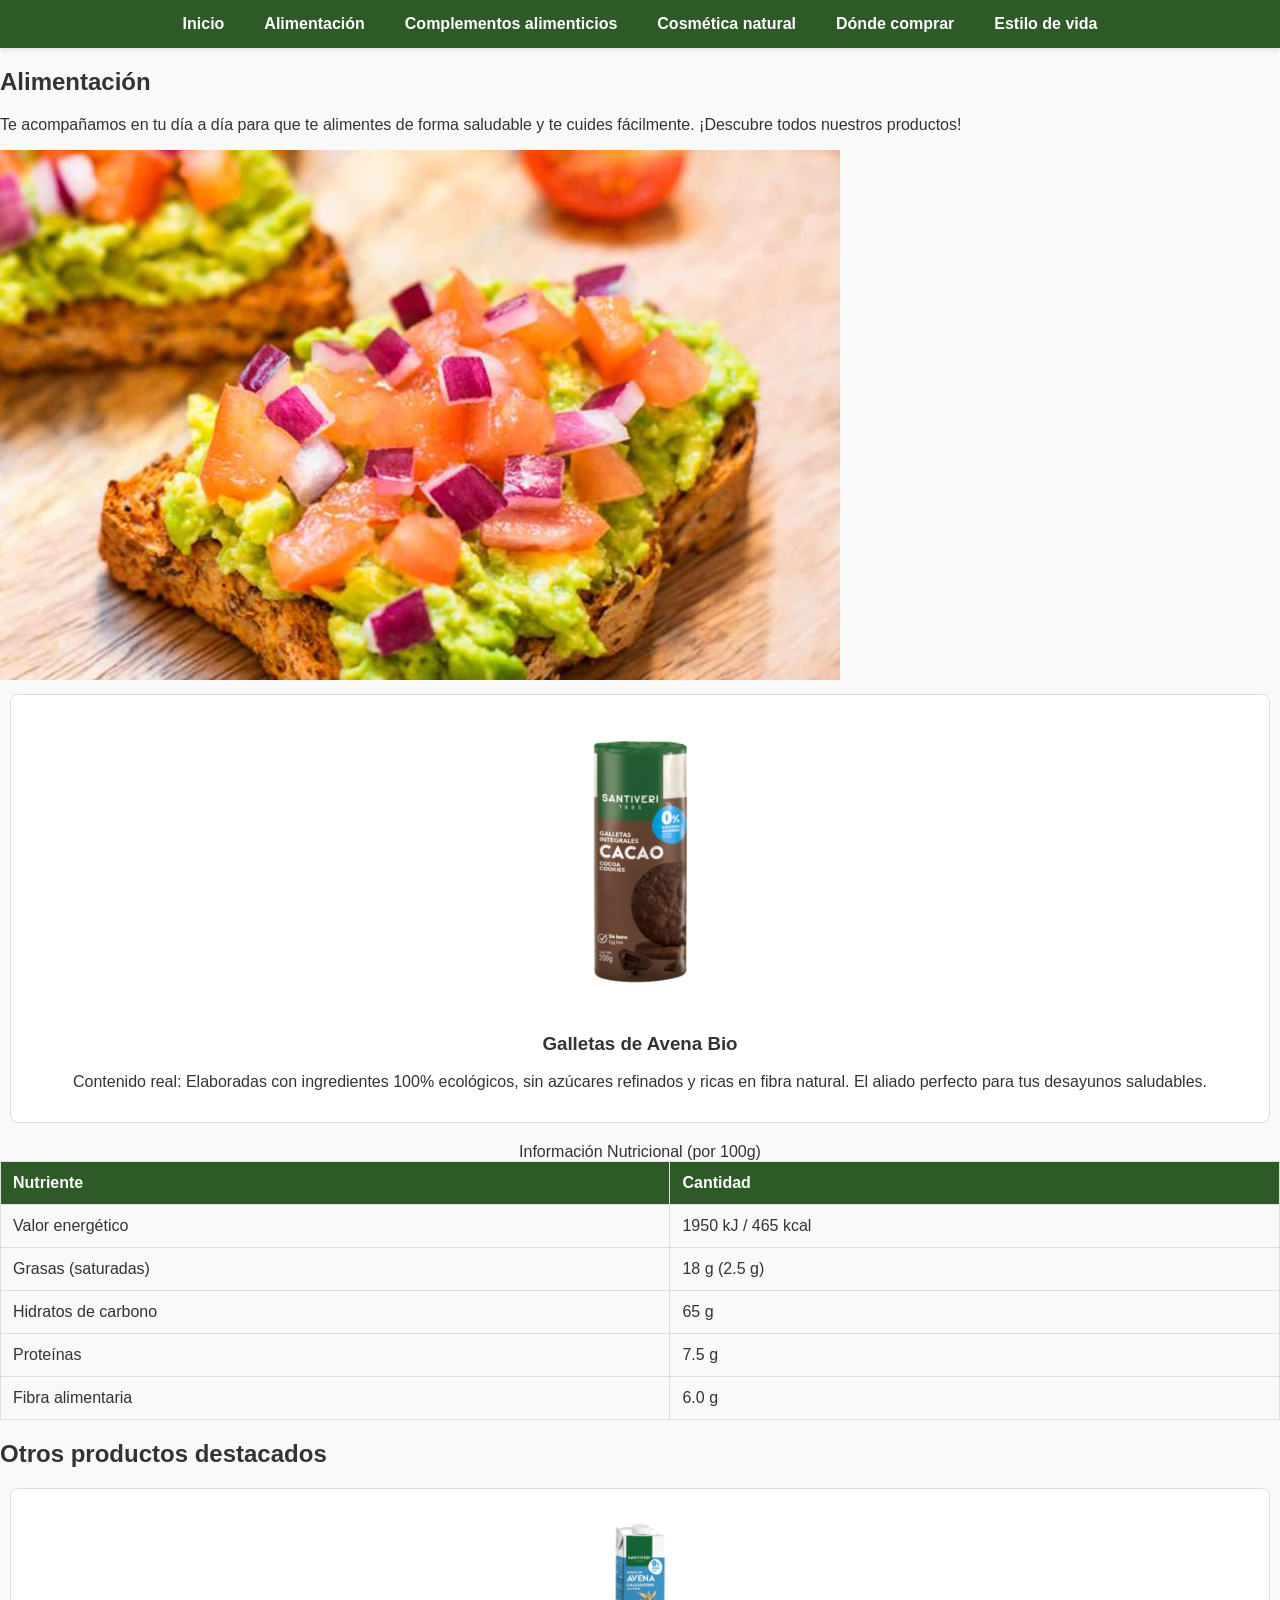
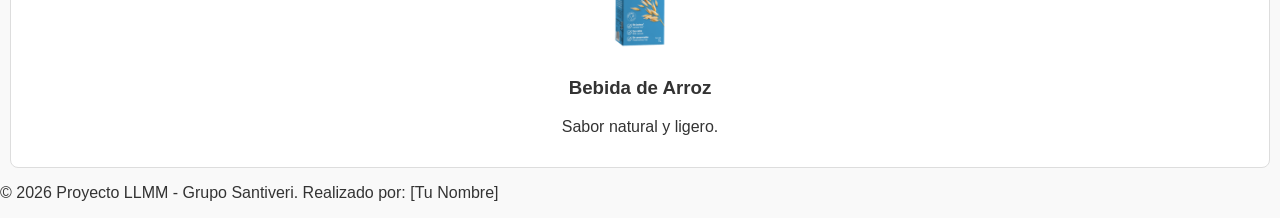
==== alimentacion.html @ 932eb9bb ""Añadida tabla de galletas y banner de alimentación"" ====
<!DOCTYPE html>
<html lang="es">
<head>
    <meta charset="UTF-8">
    <meta name="viewport" content="width=device-width, initial-scale=1.0">
    <title>Santiveri - Alimentación Saludable</title>
    <link rel="stylesheet" href="css/styles.css">
</head>
<body>

    <header>
        <nav class="navbar">
            <ul>
                <li><a href="index.html">Inicio</a></li>
                <li><a href="alimentacion.html">Alimentación</a></li>
                <li><a href="complementos.html">Complementos alimenticios</a></li>
                <li><a href="cosmetica.html">Cosmética natural</a></li>
                <li><a href="comprar.html">Dónde comprar</a></li>
                <li><a href="estilo-vida.html">Estilo de vida</a></li>
            </ul>
        </nav>
    </header>

    <main>
        <section class="banner-alimentacion">
            <div class="banner-texto">
                <h1>Alimentación</h1>
                <p>Te acompañamos en tu día a día para que te alimentes de forma saludable y te cuides fácilmente. ¡Descubre todos nuestros productos!</p>
            </div>
            <div class="banner-img-derecha">
                <img src="img/fondo-santiveri.png" alt="Alimentación sana">
            </div>
        </section>

        <section class="producto-detalle">
            <div class="producto-info">
                <article class="ficha-producto">
                    <img src="img/galletas-bio.png" alt="Galletas de Avena Bio" style="width: 300px;">
                    <h3>Galletas de Avena Bio</h3>
                    <p>Contenido real: Elaboradas con ingredientes 100% ecológicos, sin azúcares refinados y ricas en fibra natural. El aliado perfecto para tus desayunos saludables.</p>
                </article>
            </div>

            <div class="producto-tabla">
                <table>
                    <caption>Información Nutricional (por 100g)</caption>
                    <thead>
                        <tr>
                            <th>Nutriente</th>
                            <th>Cantidad</th>
                        </tr>
                    </thead>
                    <tbody>
                        <tr><td>Valor energético</td><td>1950 kJ / 465 kcal</td></tr>
                        <tr><td>Grasas (saturadas)</td><td>18 g (2.5 g)</td></tr>
                        <tr><td>Hidratos de carbono</td><td>65 g</td></tr>
                        <tr><td>Proteínas</td><td>7.5 g</td></tr>
                        <tr><td>Fibra alimentaria</td><td>6.0 g</td></tr>
                    </tbody>
                </table>
            </div>
        </section>

        <section class="otros-productos">
            <h2>Otros productos destacados</h2>
            <div class="grid-productos">
                <article class="ficha-producto">
                    <img src="img/bebidas-vegetales-350x350.png" alt="Bebida Bio" style="width: 150px;">
                    <h3>Bebida de Arroz</h3>
                    <p>Sabor natural y ligero.</p>
                </article>
            </div>
        </section>
    </main>

    <footer>
        <p>&copy; 2026 Proyecto LLMM - Grupo Santiveri. Realizado por: [Tu Nombre]</p>
    </footer>

</body>
</html>
---- css/styles.css ----
/* --- PROYECTO LLMM: SANTIVERI STYLE --- */
/* Definición de variables para asegurar uniformidad gráfica  */
:root {
    --verde-principal: #2D5A27; /* Color 1 [cite: 13] */
    --fondo-crema: #F9F9F9;    /* Color 2 [cite: 13] */
    --naranja-acento: #FF9800;  /* Color 3 [cite: 13] */
}

/* Estilos generales */
body {
    font-family: 'Segoe UI', Tahoma, Geneva, Verdana, sans-serif;
    background-color: var(--fondo-crema);
    margin: 0;
    padding: 0;
    color: #333;
}

/* Menú horizontal pegado a la parte superior  */
header {
    background-color: var(--verde-principal);
    position: sticky;
    top: 0;
    width: 100%;
    z-index: 1000;
    box-shadow: 0 2px 5px rgba(0,0,0,0.1);
}

nav ul {
    list-style: none; /* Lista para el menú  */
    display: flex;
    justify-content: center;
    margin: 0;
    padding: 15px;
}

nav ul li a {
    color: white;
    text-decoration: none;
    padding: 10px 20px;
    font-weight: bold;
    /* Animación suave para el hover  */
    transition: all 0.3s ease;
}

nav ul li a:hover {
    color: var(--naranja-acento);
    background-color: rgba(255,255,255,0.1);
    border-radius: 5px;
}

/* Efecto Parallax  */
.parallax {
    background-image: url('../img/fondo-santiveri.png'); /* Asegúrate de tener esta foto en /img */
    height: 400px;
    background-attachment: fixed;
    background-position: center;
    background-repeat: no-repeat;
    background-size: cover;
    display: flex;
    align-items: center;
    justify-content: center;
    color: white;
    text-shadow: 2px 2px 4px rgba(0,0,0,0.7);
}

/* Formato de fichas para productos  */
.ficha-producto {
    background: white;
    border: 1px solid #ddd;
    border-radius: 8px;
    padding: 15px;
    margin: 10px;
    text-align: center;
    transition: transform 0.2s; /* Animación de escala  */
}

.ficha-producto:hover {
    transform: translateY(-5px);
}

/* Tabla maquetada de manera profesional  */
table {
    width: 100%;
    border-collapse: collapse;
    margin: 20px 0;
}

th, td {
    border: 1px solid #ddd;
    padding: 12px;
    text-align: left;
}

th {
    background-color: var(--verde-principal);
    color: white;
}
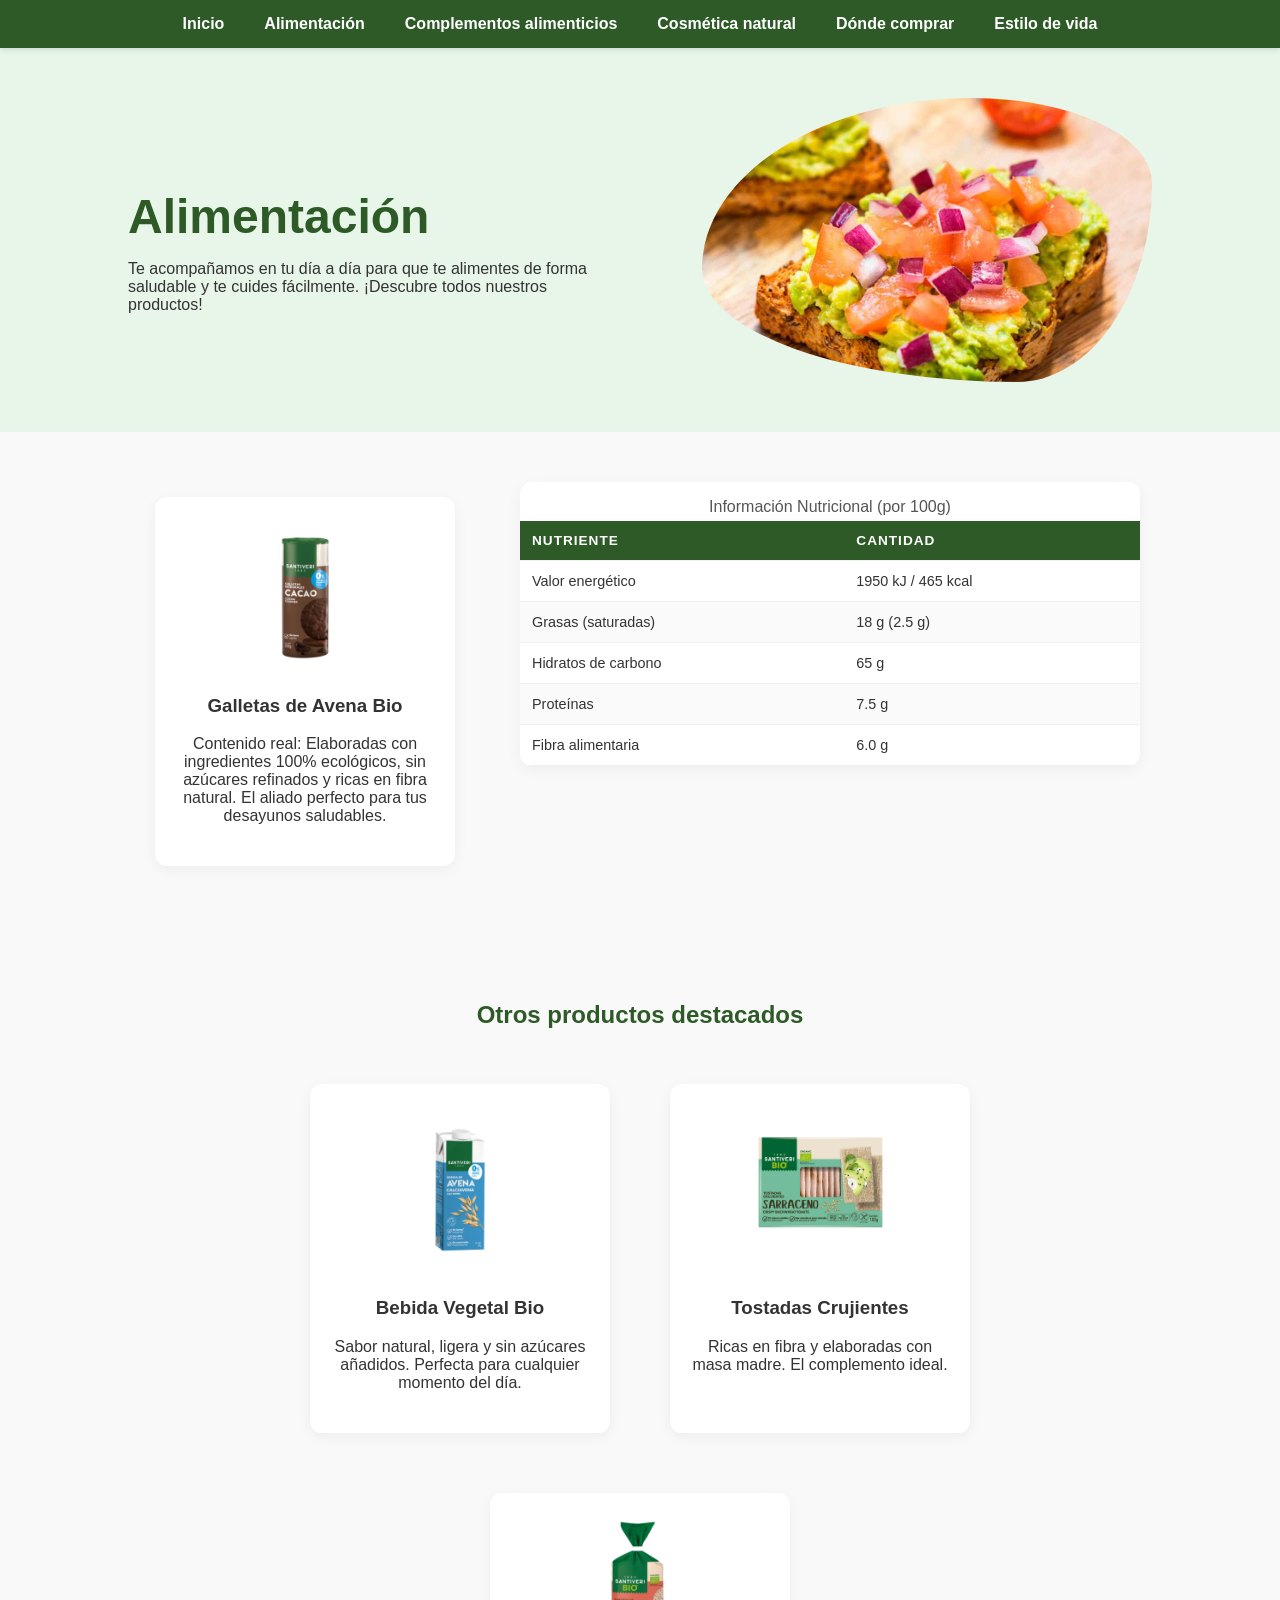
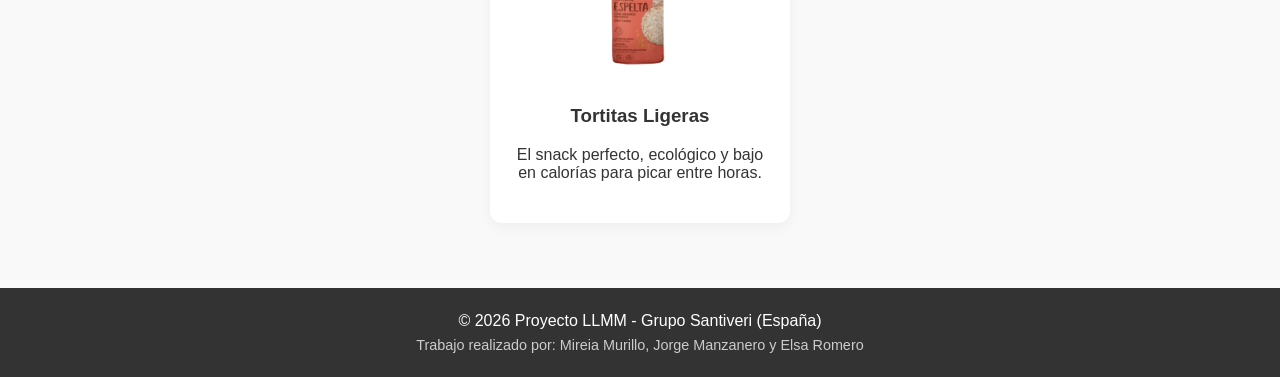
==== commit 0479db84: ""Actualizada imagen principal del inicio y añadida sección del boletín"" ====
--- a/alimentacion.html
+++ b/alimentacion.html
@@ -22,59 +22,77 @@
     </header>
 
     <main>
-        <section class="banner-alimentacion">
-            <div class="banner-texto">
-                <h1>Alimentación</h1>
-                <p>Te acompañamos en tu día a día para que te alimentes de forma saludable y te cuides fácilmente. ¡Descubre todos nuestros productos!</p>
-            </div>
-            <div class="banner-img-derecha">
-                <img src="img/fondo-santiveri.png" alt="Alimentación sana">
-            </div>
-        </section>
+    <section class="banner-alimentacion">
+        <div class="banner-texto">
+            <h1>Alimentación</h1>
+            <p>Te acompañamos en tu día a día para que te alimentes de forma saludable y te cuides fácilmente. ¡Descubre todos nuestros productos!</p>
+        </div>
+        <div class="banner-img-derecha">
+            <img src="img/fondo-santiveri.png" alt="Plato saludable">
+        </div>
+    </section>
 
-        <section class="producto-detalle">
-            <div class="producto-info">
-                <article class="ficha-producto">
-                    <img src="img/galletas-bio.png" alt="Galletas de Avena Bio" style="width: 300px;">
-                    <h3>Galletas de Avena Bio</h3>
-                    <p>Contenido real: Elaboradas con ingredientes 100% ecológicos, sin azúcares refinados y ricas en fibra natural. El aliado perfecto para tus desayunos saludables.</p>
-                </article>
-            </div>
+    <section class="producto-y-tabla">
+        
+        <article class="ficha-producto">
+            <img src="img/galletas-bio.png" alt="Galletas de Avena Bio" style="width: 150px;">
+            <h3>Galletas de Avena Bio</h3>
+            <p>Contenido real: Elaboradas con ingredientes 100% ecológicos, sin azúcares refinados y ricas en fibra natural. El aliado perfecto para tus desayunos saludables.</p>
+        </article>
 
-            <div class="producto-tabla">
-                <table>
-                    <caption>Información Nutricional (por 100g)</caption>
-                    <thead>
-                        <tr>
-                            <th>Nutriente</th>
-                            <th>Cantidad</th>
-                        </tr>
-                    </thead>
-                    <tbody>
-                        <tr><td>Valor energético</td><td>1950 kJ / 465 kcal</td></tr>
-                        <tr><td>Grasas (saturadas)</td><td>18 g (2.5 g)</td></tr>
-                        <tr><td>Hidratos de carbono</td><td>65 g</td></tr>
-                        <tr><td>Proteínas</td><td>7.5 g</td></tr>
-                        <tr><td>Fibra alimentaria</td><td>6.0 g</td></tr>
-                    </tbody>
-                </table>
-            </div>
-        </section>
+        <div class="contenedor-tabla-mini">
+            <p style="text-align: center; color: #555; margin-bottom: 5px;">Información Nutricional (por 100g)</p>
+            <table>
+                <thead>
+                    <tr>
+                        <th>Nutriente</th>
+                        <th>Cantidad</th>
+                    </tr>
+                </thead>
+                <tbody>
+                    <tr><td>Valor energético</td><td>1950 kJ / 465 kcal</td></tr>
+                    <tr><td>Grasas (saturadas)</td><td>18 g (2.5 g)</td></tr>
+                    <tr><td>Hidratos de carbono</td><td>65 g</td></tr>
+                    <tr><td>Proteínas</td><td>7.5 g</td></tr>
+                    <tr><td>Fibra alimentaria</td><td>6.0 g</td></tr>
+                </tbody>
+            </table>
+        </div>
 
-        <section class="otros-productos">
-            <h2>Otros productos destacados</h2>
-            <div class="grid-productos">
-                <article class="ficha-producto">
-                    <img src="img/bebidas-vegetales-350x350.png" alt="Bebida Bio" style="width: 150px;">
-                    <h3>Bebida de Arroz</h3>
-                    <p>Sabor natural y ligero.</p>
-                </article>
-            </div>
-        </section>
-    </main>
+    </section>
+
+    <section style="padding: 50px 10%; text-align: center; background-color: var(--fondo-crema);">
+        <h2 style="color: var(--verde-principal); margin-bottom: 40px;">Otros productos destacados</h2>
+        
+        <div style="display: flex; justify-content: center; flex-wrap: wrap; gap: 30px;">
+            
+            <article class="ficha-producto">
+                <img src="img/bebidas-vegetales-350x350.png" alt="Bebidas Vegetales" style="width: 150px; margin-bottom: 15px;" class="img-mini">
+                <h3>Bebida Vegetal Bio</h3>
+                <p>Sabor natural, ligera y sin azúcares añadidos. Perfecta para cualquier momento del día.</p>
+            </article>
+
+            <article class="ficha-producto">
+                <img src="img/cat-tostadas-350x350.png" alt="Tostadas" style="width: 150px; margin-bottom: 15px;" class="img-mini">
+                <h3>Tostadas Crujientes</h3>
+                <p>Ricas en fibra y elaboradas con masa madre. El complemento ideal.</p>
+            </article>
+
+            <article class="ficha-producto">
+                <img src="img/Tortitas-350x350.png" alt="Tortitas" style="width: 150px; margin-bottom: 15px;" class="img-mini">
+                <h3>Tortitas Ligeras</h3>
+                <p>El snack perfecto, ecológico y bajo en calorías para picar entre horas.</p>
+            </article>
+        </div>
+    </section>
+
+</main>
 
     <footer>
-        <p>&copy; 2026 Proyecto LLMM - Grupo Santiveri. Realizado por: [Tu Nombre]</p>
+        <div style="text-align: center; padding: 20px; background-color: #333; color: white; line-height: 1.6;">
+            <p style="margin: 0;">&copy; 2026 Proyecto LLMM - Grupo Santiveri (España)</p>
+            <p style="margin: 0; font-size: 0.9rem; color: #ccc;">Trabajo realizado por: Mireia Murillo, Jorge Manzanero y Elsa Romero</p>
+        </div>
     </footer>
 
 </body>
--- a/css/styles.css
+++ b/css/styles.css
@@ -50,8 +50,9 @@
 
 /* Efecto Parallax  */
 .parallax {
-    background-image: url('../img/fondo-santiveri.png'); /* Asegúrate de tener esta foto en /img */
-    height: 400px;
+    background-image: url('../img/fondo-santiveri.png'); /* Recuerda tener tu foto aquí */
+    height: 50vh; /* Ocupa la mitad de la pantalla, queda más dinámico */
+    min-height: 400px;
     background-attachment: fixed;
     background-position: center;
     background-repeat: no-repeat;
@@ -59,39 +60,480 @@
     display: flex;
     align-items: center;
     justify-content: center;
-    color: white;
-    text-shadow: 2px 2px 4px rgba(0,0,0,0.7);
-}
-
-/* Formato de fichas para productos  */
+    text-align: center;
+}
+
+/* Caja semitransparente para que el texto destaque sobre la foto */
+.parallax h1 {
+    color: white;
+    font-size: 3.5rem;
+    background-color: rgba(45, 90, 39, 0.6); /* Verde principal con transparencia */
+    padding: 20px 50px;
+    border-radius: 12px;
+    text-shadow: 2px 2px 4px rgba(0,0,0,0.5);
+    margin: 0;
+}
+
+/* 2. FICHAS DE PRODUCTO (Estilo moderno) */
 .ficha-producto {
     background: white;
-    border: 1px solid #ddd;
-    border-radius: 8px;
-    padding: 15px;
-    margin: 10px;
-    text-align: center;
-    transition: transform 0.2s; /* Animación de escala  */
+    border: none; 
+    border-radius: 12px;
+    padding: 25px 20px;
+    margin: 15px;
+    width: 260px; 
+    text-align: center;
+    box-shadow: 0 4px 15px rgba(0, 0, 0, 0.05); 
+    /* Animación fluida de movimiento y sombra */
+    transition: transform 0.3s ease, box-shadow 0.3s ease; 
 }
 
 .ficha-producto:hover {
-    transform: translateY(-5px);
-}
-
-/* Tabla maquetada de manera profesional  */
+    transform: translateY(-8px); /* Sube un poco más */
+    box-shadow: 0 10px 25px rgba(0, 0, 0, 0.15); /* La sombra crece al "flotar" */
+}
+
+/* 3. TABLA */
+/* Envolvemos la tabla en un contenedor para poder redondear las esquinas generales */
+.contenedor-tabla {
+    max-width: 800px;
+    margin: 40px auto; 
+    border-radius: 12px;
+    overflow: hidden; 
+    box-shadow: 0 5px 20px rgba(0, 0, 0, 0.08); 
+    background-color: white;
+}
+
 table {
     width: 100%;
     border-collapse: collapse;
-    margin: 20px 0;
+    margin: 0;
 }
 
 th, td {
-    border: 1px solid #ddd;
-    padding: 12px;
+    padding: 15px 20px;
     text-align: left;
+    border-bottom: 1px solid #f0f0f0;
 }
 
 th {
     background-color: var(--verde-principal);
     color: white;
+    font-weight: bold;
+    text-transform: uppercase; 
+    font-size: 0.9rem;
+    letter-spacing: 1px;
+}
+
+/* Efecto Cebra: Filas alternas de distinto color para no perderse leyendo */
+tbody tr:nth-child(even) {
+    background-color: #fafafa;
+}
+
+/* Ilumina la fila al pasar el ratón */
+tbody tr:hover {
+    background-color: #f1f8f1; /* Un verde muuuuy clarito */
+    transition: background-color 0.2s;
+}
+
+/* =========================================
+   ESTILOS ESPECÍFICOS: PÁGINA ALIMENTACIÓN
+   ========================================= */
+
+/* 1. BANNER ESTILO SANTIVERI */
+.banner-alimentacion {
+    background-color: #e8f5e9; 
+    display: flex; 
+    align-items: center;
+    justify-content: space-between;
+    padding: 50px 10%;
+    gap: 40px;
+}
+
+.banner-texto {
+    flex: 1; /* Ocupa la mitad izquierda */
+}
+
+.banner-texto h1 {
+    color: var(--verde-principal);
+    font-size: 3rem;
+    margin-bottom: 15px;
+}
+
+.banner-img-derecha {
+    flex: 1; /* Ocupa la mitad derecha */
+    display: flex;
+    justify-content: flex-end;
+}
+
+.banner-img-derecha img {
+    width: 100%;
+    max-width: 450px;
+    /* CREA LA FORMA ORGÁNICA REDONDEADA */
+    border-radius: 60% 40% 30% 70% / 60% 30% 70% 40%; 
+    object-fit: cover;
+}
+
+/* 2. SECCIÓN: GALLETA + TABLA LADO A LADO */
+.producto-y-tabla {
+    display: flex; /* ESTO PONE LA GALLETA Y LA TABLA LADO A LADO */
+    align-items: flex-start;
+    justify-content: center;
+    padding: 50px 10%;
+    gap: 50px; 
+    max-width: 1000px;
+    margin: 0 auto; 
+}
+
+.contenedor-tabla-mini {
+    flex: 2; /* La tabla ocupa un poco más de espacio que la galleta */
+    background: white;
+    border-radius: 12px;
+    box-shadow: 0 4px 15px rgba(0, 0, 0, 0.05);
+    overflow: hidden;
+}
+
+/* Ajustes para la tabla dentro de esta sección */
+.contenedor-tabla-mini table {
+    width: 100%;
+    border-collapse: collapse;
+}
+
+.contenedor-tabla-mini th {
+    background-color: var(--verde-principal);
+    color: white;
+    padding: 12px;
+    text-transform: uppercase;
+    font-size: 0.85rem;
+}
+
+.contenedor-tabla-mini td {
+    padding: 12px;
+    border-bottom: 1px solid #f0f0f0;
+    font-size: 0.9rem;
+}
+
+/* =========================================
+   ESTILOS ESPECÍFICOS: PÁGINA INICIO
+   ========================================= */
+
+/* 1. BANNER HERO ADAPTABLE Y DE IMPACTO */
+.banner-hero {
+    height: 50vh; 
+    min-height: 400px;
+    background-image: url('../img/paralllax-hero.png'); /* Usa una foto de impacto aquí */
+    background-attachment: fixed; /* Efecto Parallax obligatorio */
+    background-size: cover;
+    background-position: center;
+    position: relative;
+    display: flex;
+    align-items: center;
+    justify-content: center;
+}
+
+
+.overlay-hero {
+    background-color: rgba(45, 90, 39, 0.7); 
+    color: white;
+    text-align: center;
+    padding: 40px;
+    border-radius: 20px;
+    max-width: 600px;
+}
+
+.overlay-hero h1 {
+    font-size: 5rem;
+    margin: 0;
+    text-shadow: 2px 2px 5px rgba(0,0,0,0.3);
+}
+
+.subtitulo-hero {
+    font-size: 1.5rem;
+    margin: 15px 0 30px;
+    font-weight: 300;
+}
+
+/* BOTÓN ANIMADO */
+.boton-animado {
+    display: inline-block;
+    padding: 12px 30px;
+    background-color: var(--naranja-acento); 
+    color: white;
+    text-decoration: none;
+    font-weight: bold;
+    border-radius: 30px;
+    transition: transform 0.3s ease, box-shadow 0.3s ease; 
+}
+
+.boton-animado:hover {
+    transform: translateY(-5px); 
+    box-shadow: 0 5px 15px rgba(0,0,0,0.2);
+}
+
+/* 2. MAQUETACIÓN COMPACTA DE FILOSOFÍA */
+.seccion-compacta {
+    padding: 60px 10%;
+    text-align: center;
+    background-color: white;
+}
+
+.filosofia-grid {
+    display: flex;
+    justify-content: center;
+    gap: 40px;
+    flex-wrap: wrap; 
+    margin-top: 40px;
+}
+
+.filosofia-item {
+    flex: 1;
+    min-width: 250px;
+    max-width: 300px;
+    text-align: center;
+    padding: 30px;
+    border-radius: 15px;
+    background-color: #f1f8f1; 
+    transition: transform 0.3s ease; 
+}
+
+.filosofia-item:hover {
+    transform: translateY(-10px);
+}
+
+/* =========================================
+   ESTILOS EXCLUSIVOS PARA EL INDEX (ESTILO WEB ORIGINAL)
+   ========================================= */
+
+/* 1. HERO DEL INICIO (Fondo azul clarito, foto a la izq) */
+.hero-inicio {
+    background-color: #dffff5; /* Color aguamarina muy clarito idéntico a la original */
+    display: flex;
+    align-items: center;
+    padding: 60px 5%;
+    gap: 40px;
+    min-height: 450px;
+}
+
+.hero-inicio-img {
+    flex: 1;
+    display: flex;
+    justify-content: center;
+}
+
+/* Forma ovalada/redondeada de la imagen */
+.hero-inicio-img img {
+    width: 100%;
+    max-width: 450px;
+    border-radius: 50% 50% 40% 60% / 60% 40% 70% 30%;
+    object-fit: cover;
+    aspect-ratio: 1 / 1;
+}
+
+.hero-inicio-texto {
+    flex: 1;
+    padding-right: 5%;
+}
+
+.hero-inicio-texto h1 {
+    color: var(--verde-principal);
+    font-size: 4.5rem;
+    margin: 0 0 10px 0;
+}
+
+.hero-inicio-texto p {
+    color: var(--verde-principal);
+    font-size: 1.6rem;
+    font-weight: bold;
+    line-height: 1.3;
+    margin-bottom: 30px;
+    max-width: 450px;
+}
+
+/* Botón verde de Santiveri */
+.boton-verde {
+    background-color: var(--verde-principal);
+    color: white;
+    padding: 12px 30px;
+    text-decoration: none;
+    border-radius: 25px;
+    font-weight: bold;
+    font-size: 1.1rem;
+    display: inline-block;
+    transition: transform 0.3s ease; 
+}
+
+.boton-verde:hover {
+    transform: scale(1.05);
+}
+
+/* 2. SECCIÓN DE LAS 3 CATEGORÍAS (Estilo Catálogo) */
+.categorias-inicio {
+    padding: 70px 10%;
+    background-color: white;
+}
+
+.categorias-inicio h2 {
+    text-align: center;
+    color: var(--verde-principal);
+    font-size: 2.2rem;
+    max-width: 900px;
+    margin: 0 auto 60px auto;
+    line-height: 1.4;
+}
+
+.grid-categorias {
+    display: flex;
+    justify-content: space-between;
+    gap: 40px;
+    flex-wrap: wrap; /* Para que se adapte en pantallas pequeñas */
+}
+
+.categoria-card {
+    flex: 1;
+    min-width: 250px;
+    display: flex;
+    flex-direction: column;
+    text-align: left; /* Textos alineados a la izquierda */
+}
+
+/* Contenedor para que todas las fotos tengan la misma altura sin recortarse */
+.img-contenedor {
+    height: 280px;
+    display: flex;
+    align-items: center;
+    justify-content: center;
+    margin-bottom: 25px;
+}
+
+.img-contenedor img {
+    max-width: 100%;
+    max-height: 100%;
+    object-fit: contain; /* Esto evita que la foto se recorte */
+}
+
+/* El fondo gris clarito para la sección de cosmética */
+.fondo-gris {
+    background-color: #f7f7f7;
+}
+
+.categoria-card h3 {
+    color: var(--verde-principal);
+    font-size: 1.6rem;
+    margin: 0 0 15px 0;
+}
+
+.categoria-card p {
+    color: #444;
+    font-size: 1.05rem;
+    line-height: 1.5;
+    margin-bottom: 25px;
+    flex-grow: 1; /* Empuja el enlace siempre hacia abajo */
+}
+
+/* Enlace verde "Saber más ->" */
+.link-saber-mas {
+    color: var(--verde-principal);
+    text-decoration: none;
+    font-weight: bold;
+    font-size: 1.1rem;
+    transition: color 0.3s;
+}
+
+.link-saber-mas:hover {
+    color: var(--naranja-acento);
+}
+
+/* 3. PARALLAX INFERIOR (Para recuperar el 10% de la nota) */
+.parallax-inferior {
+    /* OJO: Pon aquí el nombre de una de tus fotos chulas, como tu fondo-santiveri.png */
+    background-image: url('../img/fondo-santiveri.png'); 
+    background-attachment: fixed; /* ESTO HACE EL EFECTO PARALLAX */
+    background-position: center;
+    background-repeat: no-repeat;
+    background-size: cover;
+    height: 400px;
+    display: flex;
+    align-items: center;
+    justify-content: center;
+    text-align: center;
+}
+
+.parallax-contenido {
+    background-color: rgba(45, 90, 39, 0.85); /* Verde principal semitransparente */
+    color: white;
+    padding: 40px;
+    border-radius: 12px;
+    max-width: 600px;
+    margin: 20px;
+}
+
+.parallax-contenido h2 {
+    font-size: 2.2rem;
+    margin: 0 0 15px 0;
+}
+
+/* Diseño del buscador/boletín */
+.formulario-boletin {
+    display: flex;
+    gap: 10px;
+    margin-top: 25px;
+    justify-content: center;
+    flex-wrap: wrap;
+}
+
+.formulario-boletin input {
+    padding: 12px 20px;
+    border: none;
+    border-radius: 25px;
+    width: 60%;
+    min-width: 200px;
+    outline: none;
+    font-family: inherit;
+}
+
+.formulario-boletin button {
+    background-color: var(--naranja-acento);
+    color: white;
+    border: none;
+    padding: 12px 25px;
+    border-radius: 25px;
+    font-weight: bold;
+    cursor: pointer;
+    transition: transform 0.3s;
+}
+
+.formulario-boletin button:hover {
+    transform: scale(1.05); /* Animación obligatoria */
+}
+
+/* 4. VENTAJAS (Lista no numerada obligatoria maquetada horizontalmente) */
+.ventajas-club {
+    background-color: white;
+    padding: 50px 10%;
+    text-align: center;
+}
+
+.ventajas-club h3 {
+    color: var(--verde-principal);
+    font-size: 1.8rem;
+    margin-bottom: 30px;
+}
+
+.ventajas-club ul {
+    list-style: none;
+    padding: 0;
+    display: flex;
+    justify-content: center;
+    gap: 20px;
+    flex-wrap: wrap;
+}
+
+.ventajas-club li {
+    font-size: 1.05rem;
+    color: #444;
+    background: var(--fondo-crema);
+    padding: 15px 25px;
+    border-radius: 30px;
+    box-shadow: 0 4px 10px rgba(0,0,0,0.03);
+    font-weight: bold;
 }
